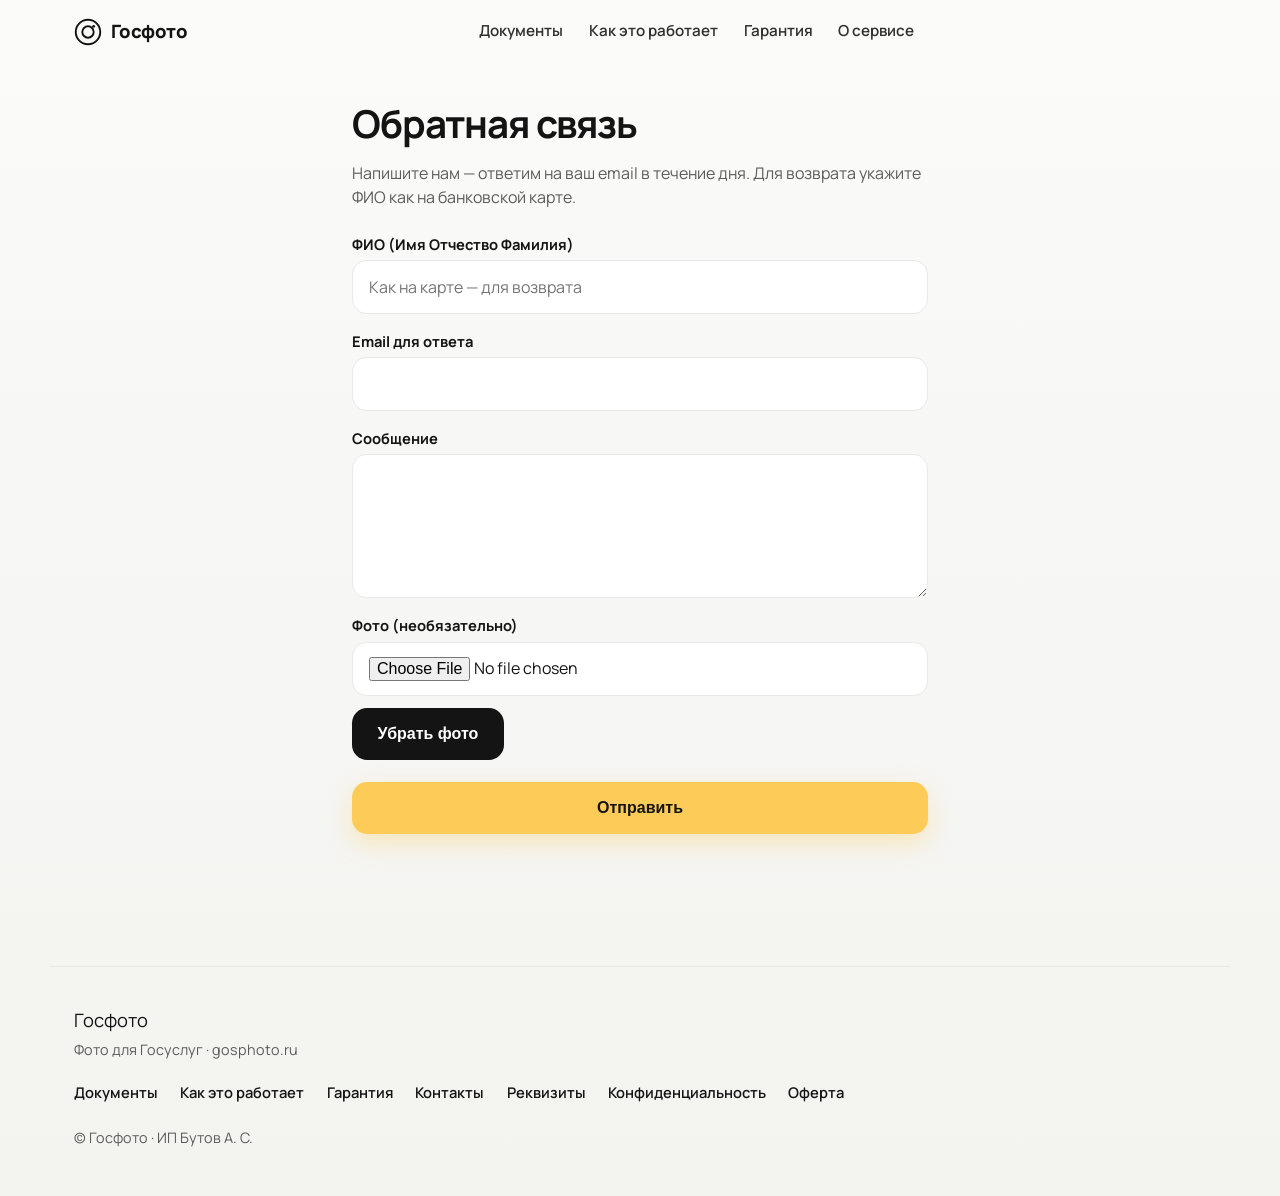
==== contacts.html @ 365ce827 "feat(contacts): require ФИО on feedback form for refunds Co-authored-by: Cursor <cursoragent@cursor." ====
<!DOCTYPE html>
<html lang="ru">
  <head>
    <meta charset="UTF-8" />
    <meta name="viewport" content="width=device-width, initial-scale=1" />
    <title>Обратная связь — Госфото</title>
    <meta
      name="description"
      content="Напишите в поддержку Госфото — ответим на ваш email. Можно приложить фото."
    />
    <meta name="theme-color" content="#fdcb58" />
    <meta name="robots" content="index, follow" />
    <link rel="canonical" href="https://gosphoto.ru/contacts" />
    <link rel="icon" href="/favicon.ico" sizes="any" />
    <link rel="icon" href="/assets/favicon.svg" type="image/svg+xml" />
    <link rel="icon" href="/assets/favicon-32.png" type="image/png" sizes="32x32" />
    <link rel="apple-touch-icon" href="/assets/apple-touch-icon.png" />
    <link rel="preconnect" href="https://fonts.googleapis.com" />
    <link rel="preconnect" href="https://fonts.gstatic.com" crossorigin />
    <link
      href="https://fonts.googleapis.com/css2?family=Manrope:wght@400;500;600;700;800&display=swap"
      rel="stylesheet"
    />
    <link rel="stylesheet" href="/css/styles.css?v=20260808-contacts" />
    <script type="text/javascript">
      (function (m, e, t, r, i, k, a) {
        m[i] =
          m[i] ||
          function () {
            (m[i].a = m[i].a || []).push(arguments);
          };
        m[i].l = 1 * new Date();
        for (var j = 0; j < document.scripts.length; j++) {
          if (document.scripts[j].src === r) {
            return;
          }
        }
        (k = e.createElement(t)),
          (a = e.getElementsByTagName(t)[0]),
          (k.async = 1),
          (k.src = r),
          a.parentNode.insertBefore(k, a);
      })(window, document, "script", "https://mc.yandex.ru/metrika/tag.js?id=111303098", "ym");

      ym(111303098, "init", {
        ssr: true,
        webvisor: true,
        clickmap: true,
        ecommerce: "dataLayer",
        referrer: document.referrer,
        url: location.href,
        accurateTrackBounce: true,
        trackLinks: true,
      });
    </script>
    <noscript
      ><div>
        <img
          src="https://mc.yandex.ru/watch/111303098"
          style="position: absolute; left: -9999px"
          alt=""
        /></div
    ></noscript>
  </head>
  <body class="contacts-page">
    <header class="site-header">
      <a class="logo" href="/" aria-label="Госфото">
        <span class="logo-mark" aria-hidden="true">
          <svg viewBox="0 0 32 32" width="28" height="28" fill="none">
            <circle cx="16" cy="16" r="14" stroke="currentColor" stroke-width="2.2" />
            <circle cx="16" cy="16" r="6.5" stroke="currentColor" stroke-width="2.2" />
            <circle cx="22.5" cy="9.5" r="1.6" fill="currentColor" />
          </svg>
        </span>
        <span class="logo-text">Госфото</span>
      </a>

      <nav class="nav" aria-label="Основное меню">
        <a href="/#docs" data-metrika-goal="click_nav" data-metrika-param="contacts_docs">Документы</a>
        <a href="/#how" data-metrika-goal="click_nav" data-metrika-param="contacts_how">Как это работает</a>
        <a href="/#guarantee" data-metrika-goal="click_nav" data-metrika-param="contacts_guarantee">Гарантия</a>
        <a href="/#about" data-metrika-goal="click_nav" data-metrika-param="contacts_about">О сервисе</a>
      </nav>

      <button class="nav-toggle" type="button" aria-label="Меню" aria-expanded="false" data-metrika-goal="click_nav_toggle">
        <span></span><span></span>
      </button>
    </header>

    <main class="contacts-page-main">
      <section class="contacts-panel">
        <h1>Обратная связь</h1>
        <p class="contacts-lead">
          Напишите нам — ответим на ваш email в течение дня. Для возврата укажите
          ФИО как на банковской карте.
        </p>
        <form class="contacts-form" id="feedback-form" novalidate>
          <div class="contacts-field">
            <label for="feedback-full-name">ФИО (Имя Отчество Фамилия)</label>
            <input
              id="feedback-full-name"
              name="full_name"
              type="text"
              required
              minlength="5"
              maxlength="200"
              autocomplete="name"
              placeholder="Как на карте — для возврата"
            />
          </div>
          <div class="contacts-field">
            <label for="feedback-email">Email для ответа</label>
            <input
              id="feedback-email"
              name="email"
              type="email"
              required
              maxlength="254"
              autocomplete="email"
            />
          </div>
          <div class="contacts-field">
            <label for="feedback-message">Сообщение</label>
            <textarea
              id="feedback-message"
              name="message"
              required
              minlength="10"
              maxlength="4000"
            ></textarea>
          </div>
          <div class="contacts-field">
            <label for="feedback-photo">Фото (необязательно)</label>
            <div class="contacts-photo-row">
              <input
                id="feedback-photo"
                name="photo"
                type="file"
                accept="image/jpeg,image/png,image/webp,.jpg,.jpeg,.png,.webp"
              />
              <button type="button" class="btn btn-dark" id="feedback-photo-clear" hidden>
                Убрать фото
              </button>
            </div>
            <span class="contacts-photo-name" id="feedback-photo-name"></span>
          </div>
          <button class="btn btn-primary" type="submit" id="feedback-submit">Отправить</button>
          <p class="contacts-status" id="feedback-status" role="status" aria-live="polite"></p>
        </form>
      </section>
    </main>

    <footer class="site-footer">
      <div class="footer-brand">
        <span class="logo-text">Госфото</span>
        <p>Фото для Госуслуг · gosphoto.ru</p>
      </div>
      <div class="footer-links">
        <a href="/#docs">Документы</a>
        <a href="/#how">Как это работает</a>
        <a href="/#guarantee">Гарантия</a>
        <a href="/contacts" data-metrika-goal="click_contact_email" data-metrika-param="footer">Контакты</a>
        <a href="/rekvizity">Реквизиты</a>
        <a href="/privacy">Конфиденциальность</a>
        <a href="/offer">Оферта</a>
      </div>
      <p class="footer-copy">© Госфото · ИП Бутов А.&nbsp;С.</p>
    </footer>

    <script>
      (function () {
        const METRIKA_ID = 111303098;
        const toggle = document.querySelector(".nav-toggle");
        const nav = document.querySelector(".nav");
        if (toggle && nav) {
          toggle.addEventListener("click", function () {
            const open = nav.classList.toggle("is-open");
            toggle.setAttribute("aria-expanded", open ? "true" : "false");
          });
        }

        function reachGoal(name, params) {
          try {
            if (typeof ym !== "function" || !name) return;
            if (params) ym(METRIKA_ID, "reachGoal", name, params);
            else ym(METRIKA_ID, "reachGoal", name);
          } catch (_) {}
        }

        document.addEventListener(
          "click",
          function (event) {
            const target = event.target.closest("[data-metrika-goal]");
            if (!target) return;
            const goal = target.getAttribute("data-metrika-goal");
            const param = target.getAttribute("data-metrika-param");
            reachGoal(goal, param ? { item: param } : undefined);
          },
          true
        );

        reachGoal("contacts_page_view");

        const form = document.getElementById("feedback-form");
        const fullName = document.getElementById("feedback-full-name");
        const email = document.getElementById("feedback-email");
        const message = document.getElementById("feedback-message");
        const photo = document.getElementById("feedback-photo");
        const photoName = document.getElementById("feedback-photo-name");
        const photoClear = document.getElementById("feedback-photo-clear");
        const submit = document.getElementById("feedback-submit");
        const status = document.getElementById("feedback-status");

        function setStatus(text, kind) {
          status.textContent = text || "";
          status.classList.remove("is-error", "is-ok");
          if (kind) status.classList.add(kind);
        }

        photo.addEventListener("change", function () {
          const f = photo.files && photo.files[0];
          photoName.textContent = f ? f.name : "";
          photoClear.hidden = !f;
          if (f) reachGoal("feedback_photo_attach");
        });
        photoClear.addEventListener("click", function () {
          photo.value = "";
          photoName.textContent = "";
          photoClear.hidden = true;
          reachGoal("feedback_photo_clear");
        });

        form.addEventListener("submit", async function (e) {
          e.preventDefault();
          setStatus("");
          const nameVal = (fullName.value || "").trim().replace(/\s+/g, " ");
          if (!nameVal || nameVal.split(" ").length < 2) {
            setStatus(
              "Укажите ФИО (имя, отчество и фамилию), как на карте.",
              "is-error"
            );
            fullName.focus();
            return;
          }
          const body = new FormData();
          body.append("full_name", nameVal);
          body.append("email", email.value.trim());
          body.append("message", message.value.trim());
          const hasPhoto = !!(photo.files && photo.files[0]);
          if (hasPhoto) body.append("photo", photo.files[0]);
          submit.disabled = true;
          reachGoal("feedback_submit", { has_photo: hasPhoto ? "yes" : "no" });
          try {
            const res = await fetch("/api/feedback", { method: "POST", body: body });
            if (!res.ok) {
              let detail = "Не удалось отправить. Попробуйте позже.";
              try {
                const j = await res.json();
                if (j && j.detail) {
                  detail = typeof j.detail === "string" ? j.detail : detail;
                }
              } catch (_) {}
              setStatus(detail, "is-error");
              reachGoal("feedback_fail", {
                reason: "http_" + res.status,
                has_photo: hasPhoto ? "yes" : "no",
              });
              return;
            }
            form.reset();
            photoName.textContent = "";
            photoClear.hidden = true;
            setStatus("Сообщение отправлено. Мы ответим на ваш email.", "is-ok");
            reachGoal("feedback_ok", { has_photo: hasPhoto ? "yes" : "no" });
          } catch (_) {
            setStatus("Сеть недоступна. Попробуйте позже.", "is-error");
            reachGoal("feedback_fail", {
              reason: "network",
              has_photo: hasPhoto ? "yes" : "no",
            });
          } finally {
            submit.disabled = false;
          }
        });
      })();
    </script>
  </body>
</html>
---- css/styles.css ----
:root {
  --bg: #f7f7f5;
  --surface: #ffffff;
  --ink: #141414;
  --muted: #5c5c5c;
  --line: #e8e8e4;
  --yellow: #fdcb58;
  --yellow-deep: #f0b429;
  --radius-xl: 2rem;
  --radius-lg: 1.25rem;
  --shadow: 0 18px 50px rgba(20, 20, 20, 0.12);
  --font: "Manrope", system-ui, sans-serif;
  --max: 1180px;
}

*,
*::before,
*::after {
  box-sizing: border-box;
}

html {
  scroll-behavior: smooth;
}

body {
  margin: 0;
  font-family: var(--font);
  color: var(--ink);
  background: linear-gradient(180deg, #fbfbfa 0%, var(--bg) 40%, #f3f3f0 100%);
  line-height: 1.5;
  -webkit-font-smoothing: antialiased;
}

img {
  max-width: 100%;
  display: block;
}

a {
  color: inherit;
  text-decoration: none;
}

.site-header {
  max-width: var(--max);
  margin: 0 auto;
  padding: 1.1rem 1.5rem;
  display: grid;
  grid-template-columns: auto 1fr auto;
  align-items: center;
  gap: 1.5rem;
}

.logo {
  display: inline-flex;
  align-items: center;
  gap: 0.55rem;
  font-weight: 800;
  letter-spacing: -0.03em;
}

.logo-mark {
  color: var(--ink);
  display: grid;
  place-items: center;
}

.logo-text {
  font-size: 1.15rem;
}

.nav {
  display: flex;
  justify-content: center;
  gap: 1.6rem;
  font-size: 0.95rem;
  font-weight: 600;
}

.nav a {
  display: inline-flex;
  align-items: center;
  gap: 0.2rem;
  color: var(--ink);
  opacity: 0.88;
}

.nav a:hover {
  opacity: 1;
}

.chev {
  font-size: 0.7rem;
  opacity: 0.55;
}

.nav-toggle {
  display: none;
  width: 2.5rem;
  height: 2.5rem;
  border: 0;
  background: transparent;
  padding: 0;
  cursor: pointer;
}

.nav-toggle span {
  display: block;
  width: 1.25rem;
  height: 2px;
  margin: 0.28rem auto;
  background: var(--ink);
}

.hero {
  max-width: var(--max);
  margin: 0 auto;
  padding: 2.5rem 1.5rem 4rem;
  display: grid;
  grid-template-columns: minmax(0, 0.95fr) minmax(0, 1.05fr);
  gap: 2.5rem;
  align-items: center;
}

.hero-copy h1 {
  margin: 0 0 1.1rem;
  font-size: clamp(2.6rem, 5.2vw, 4.4rem);
  line-height: 1.02;
  letter-spacing: -0.045em;
  font-weight: 800;
}

.hero-lead {
  margin: 0 0 1.6rem;
  max-width: 28rem;
  font-size: 1.12rem;
  color: var(--muted);
  font-weight: 500;
}

.btn {
  display: inline-flex;
  align-items: center;
  justify-content: center;
  min-height: 3.25rem;
  padding: 0.85rem 1.6rem;
  border-radius: 0.95rem;
  font-weight: 700;
  font-size: 1rem;
  border: 0;
  cursor: pointer;
  transition: transform 0.15s ease, background 0.15s ease;
}

.btn:hover {
  transform: translateY(-1px);
}

.btn-primary {
  background: var(--yellow);
  color: var(--ink);
  box-shadow: 0 10px 24px rgba(253, 203, 88, 0.35);
}

.btn-primary:hover {
  background: var(--yellow-deep);
}

.btn-dark {
  background: var(--ink);
  color: #fff;
}

.hero-trust {
  list-style: none;
  margin: 1.5rem 0 0;
  padding: 0;
  display: flex;
  flex-wrap: wrap;
  gap: 0.6rem 1.1rem;
  color: var(--muted);
  font-size: 0.9rem;
  font-weight: 600;
}

.hero-trust li {
  display: inline-flex;
  align-items: center;
  gap: 0.4rem;
}

.hero-trust li::before {
  content: "";
  width: 0.45rem;
  height: 0.45rem;
  border-radius: 50%;
  background: var(--yellow-deep);
}

.hero-visual {
  position: relative;
  min-height: 34rem;
  display: grid;
  place-items: center;
}

.hero-panel {
  width: min(100%, 28rem);
  aspect-ratio: 3 / 4.15;
  background: var(--yellow);
  border-radius: var(--radius-xl);
  overflow: hidden;
  position: relative;
}

.hero-person {
  width: 118%;
  max-width: none;
  position: absolute;
  left: 50%;
  bottom: -4%;
  transform: translateX(-50%);
  object-fit: cover;
  object-position: center top;
}

.process-card {
  position: absolute;
  background: var(--surface);
  border-radius: 1rem;
  box-shadow: var(--shadow);
  overflow: hidden;
  border: 3px solid #fff;
}

.process-card img {
  width: 100%;
  height: 100%;
  object-fit: cover;
}

.process-before {
  width: 7.2rem;
  height: 7.2rem;
  top: 11%;
  left: 4%;
  transform: rotate(-8deg);
  z-index: 3;
}

.process-after {
  width: 10.5rem;
  height: 10.5rem;
  right: 2%;
  bottom: 10%;
  z-index: 3;
}

.process-arrow {
  position: absolute;
  left: 18%;
  top: 34%;
  z-index: 4;
  transform: rotate(12deg);
}

.badge-time {
  position: absolute;
  top: -0.55rem;
  right: -0.55rem;
  width: 2.6rem;
  height: 2.6rem;
  border-radius: 999px;
  background: var(--ink);
  color: #fff;
  display: grid;
  place-items: center;
  font-size: 0.85rem;
  font-weight: 800;
  letter-spacing: -0.03em;
}

.guide-line {
  position: absolute;
  inset: 8% auto 8% 50%;
  width: 0;
  border-left: 2px dashed rgba(255, 255, 255, 0.85);
  transform: translateX(-50%);
  pointer-events: none;
  filter: drop-shadow(0 0 1px rgba(0, 0, 0, 0.35));
}

.section {
  max-width: var(--max);
  margin: 0 auto;
  padding: 3.5rem 1.5rem;
}

.section-muted {
  background: rgba(255, 255, 255, 0.55);
  border-block: 1px solid var(--line);
  max-width: none;
  padding-inline: max(1.5rem, calc((100% - var(--max)) / 2 + 1.5rem));
}

.section-head {
  max-width: 36rem;
  margin-bottom: 2rem;
}

.section-head h2,
.guarantee h2,
.cta-box h2,
.about h2 {
  margin: 0 0 0.6rem;
  font-size: clamp(1.8rem, 3vw, 2.4rem);
  letter-spacing: -0.035em;
  font-weight: 800;
}

.section-head p,
.guarantee p,
.cta-box p,
.about p {
  margin: 0;
  color: var(--muted);
  font-size: 1.05rem;
  font-weight: 500;
}

.steps {
  display: grid;
  grid-template-columns: repeat(3, 1fr);
  gap: 1.25rem;
}

.step {
  background: var(--surface);
  border: 1px solid var(--line);
  border-radius: var(--radius-lg);
  padding: 1.4rem 1.35rem 1.5rem;
}

.step-num {
  display: inline-block;
  font-weight: 800;
  color: var(--yellow-deep);
  margin-bottom: 0.8rem;
  letter-spacing: 0.04em;
}

.step h3 {
  margin: 0 0 0.45rem;
  font-size: 1.15rem;
  letter-spacing: -0.02em;
}

.step p {
  margin: 0;
  color: var(--muted);
  font-size: 0.95rem;
}

.docs-grid {
  display: grid;
  grid-template-columns: repeat(4, 1fr);
  gap: 1rem;
}

.doc-card {
  background: var(--surface);
  border: 1px solid var(--line);
  border-radius: var(--radius-lg);
  padding: 1.25rem;
  display: grid;
  gap: 0.35rem;
  transition: border-color 0.15s ease, transform 0.15s ease;
}

.doc-card:hover {
  border-color: var(--yellow-deep);
  transform: translateY(-2px);
}

.doc-card strong {
  font-size: 1.05rem;
  letter-spacing: -0.02em;
}

.doc-card span {
  color: var(--muted);
  font-size: 0.88rem;
  font-weight: 500;
}

.guarantee {
  display: flex;
  align-items: center;
  justify-content: space-between;
  gap: 2rem;
  background: var(--surface);
  border: 1px solid var(--line);
  border-radius: var(--radius-xl);
  padding: 2rem;
}

.guarantee > div {
  max-width: 40rem;
}

.section-cta {
  padding-top: 1rem;
}

.cta-box {
  background: var(--yellow);
  border-radius: calc(var(--radius-xl) + 0.25rem);
  padding: 2.75rem 2rem;
  text-align: center;
}

.cta-box p {
  color: rgba(20, 20, 20, 0.72);
  margin-bottom: 1.4rem;
}

.upload {
  display: inline-grid;
  justify-items: center;
  gap: 0.55rem;
  margin: 0;
}

.upload-label {
  display: inline-grid;
  justify-items: center;
  gap: 0.55rem;
  cursor: pointer;
}

.upload input {
  position: absolute;
  opacity: 0;
  pointer-events: none;
  width: 1px;
  height: 1px;
}

.upload small {
  color: rgba(20, 20, 20, 0.55);
  font-weight: 600;
  font-size: 0.8rem;
}

.chooser-dialog {
  border: none;
  border-radius: var(--radius-lg);
  padding: 0;
  width: min(34rem, calc(100vw - 2rem));
  max-width: calc(100vw - 2rem);
  box-shadow: var(--shadow);
  background: var(--surface);
  color: var(--ink);
}

.chooser-dialog::backdrop,
.notice-dialog::backdrop {
  background: rgba(20, 20, 20, 0.45);
}

.chooser-dialog-inner {
  margin: 0;
  padding: 1.5rem 1.35rem 1.4rem;
  display: grid;
  gap: 1rem;
}

.doc-type-actions {
  display: grid;
  gap: 0.75rem;
}

@media (min-width: 480px) {
  .doc-type-actions {
    grid-template-columns: 1fr 1fr;
  }
}

.chooser-head {
  display: flex;
  align-items: flex-start;
  justify-content: space-between;
  gap: 1rem;
}

.chooser-head h2 {
  margin: 0;
  font-size: 1.35rem;
  letter-spacing: -0.03em;
}

.chooser-close {
  border: none;
  background: transparent;
  color: var(--muted);
  font-size: 1.6rem;
  line-height: 1;
  cursor: pointer;
  padding: 0.1rem 0.35rem;
}

.chooser-lead {
  margin: 0;
  color: var(--muted);
  font-size: 0.95rem;
}

.chooser-slots {
  display: grid;
  grid-template-columns: 1fr 1fr;
  gap: 0.85rem;
}

.photo-slot {
  position: relative;
  display: grid;
  place-items: center;
  min-height: 11.5rem;
  padding: 1rem 0.75rem;
  border: 1.5px dashed rgba(20, 20, 20, 0.28);
  border-radius: var(--radius-lg);
  background:
    linear-gradient(180deg, #fffdf6 0%, #fff 55%),
    radial-gradient(circle at 30% 20%, rgba(253, 203, 88, 0.18), transparent 55%);
  color: var(--ink);
  cursor: pointer;
  overflow: hidden;
  transition: border-color 0.2s ease, transform 0.2s ease, background 0.2s ease;
}

.photo-slot:hover,
.photo-slot:focus-visible {
  border-color: var(--yellow-deep);
  outline: none;
  transform: translateY(-1px);
}

.photo-slot-placeholder {
  display: grid;
  justify-items: center;
  gap: 0.35rem;
  text-align: center;
  z-index: 1;
}

.photo-slot-placeholder strong {
  font-size: 0.98rem;
  letter-spacing: -0.02em;
}

.photo-slot-placeholder small {
  color: var(--muted);
  font-size: 0.78rem;
  font-weight: 600;
}

.photo-slot-icon {
  color: rgba(20, 20, 20, 0.72);
  margin-bottom: 0.15rem;
}

.photo-slot-preview {
  position: absolute;
  inset: 0;
  background-size: cover;
  background-position: center;
  z-index: 2;
}

.photo-slot.has-preview .photo-slot-placeholder {
  opacity: 0;
}

.chooser-error {
  margin: 0;
  color: #b42318;
  font-size: 0.9rem;
  font-weight: 600;
}

.camera-dialog {
  border: none;
  border-radius: var(--radius-lg);
  padding: 0;
  width: min(34rem, calc(100vw - 2rem));
  max-width: calc(100vw - 2rem);
  box-shadow: var(--shadow);
  background: var(--surface);
  color: var(--ink);
}

.camera-dialog::backdrop {
  background: rgba(20, 20, 20, 0.45);
}

.camera-dialog-inner {
  margin: 0;
  padding: 1.5rem 1.35rem 1.4rem;
  display: grid;
  gap: 1rem;
}

.camera-stage {
  position: relative;
  overflow: hidden;
  border-radius: var(--radius-lg);
  background: #111;
  aspect-ratio: 3 / 4;
  max-height: min(58vh, 28rem);
}

.camera-stage video {
  width: 100%;
  height: 100%;
  object-fit: cover;
  transform: scaleX(-1);
}

.camera-actions {
  display: grid;
  grid-template-columns: 1fr 1.4fr;
  gap: 0.75rem;
}

.camera-actions .btn {
  width: 100%;
  text-align: center;
}

@media (max-width: 560px) {
  .chooser-slots {
    grid-template-columns: 1fr;
  }

  .photo-slot {
    min-height: 9.5rem;
  }

  .camera-actions {
    grid-template-columns: 1fr;
  }
}

.notice-dialog {
  border: none;
  border-radius: var(--radius-lg);
  padding: 0;
  max-width: min(26rem, calc(100vw - 2rem));
  box-shadow: var(--shadow);
  background: var(--surface);
  color: var(--ink);
}

.notice-dialog-inner {
  margin: 0;
  padding: 1.75rem 1.5rem 1.5rem;
  display: grid;
  gap: 0.85rem;
  justify-items: start;
}

.notice-dialog-inner h2 {
  margin: 0;
  font-size: 1.35rem;
  letter-spacing: -0.03em;
}

.notice-dialog-inner p {
  margin: 0;
  color: var(--muted);
  font-size: 0.98rem;
}

.notice-dialog-inner a {
  color: var(--ink);
  font-weight: 700;
  text-decoration: underline;
  text-underline-offset: 0.15em;
}

.notice-dialog-inner .btn {
  margin-top: 0.35rem;
  justify-self: stretch;
  text-align: center;
}

.result-dialog-inner {
  max-width: min(22rem, calc(100vw - 2rem));
}

.btn-ghost {
  background: transparent;
  color: var(--ink);
  border: 1px solid rgba(15, 23, 42, 0.14);
}

/* Full result screen (Visafoto-like, no payment) */
body.result-page {
  min-height: 100vh;
  display: flex;
  flex-direction: column;
  background:
    radial-gradient(ellipse 80% 50% at 50% -10%, rgba(253, 203, 88, 0.28), transparent 55%),
    var(--bg, #f4f4f1);
}

.result-page-main {
  flex: 1;
  width: min(56rem, calc(100% - 2rem));
  margin: 1.25rem auto 2.5rem;
}

.result-page-status {
  text-align: center;
  padding: 2.5rem 1rem;
  color: var(--muted);
  font-weight: 600;
}

.result-page-status[hidden],
.result-missing[hidden] {
  display: none !important;
}

.result-screen {
  scroll-margin-top: 1rem;
}

.result-screen[hidden] {
  display: none !important;
}

.result-screen-inner {
  max-width: 52rem;
  margin: 0 auto;
  display: grid;
  gap: 1.75rem;
  padding: 1.5rem;
  border-radius: var(--radius-xl);
  background: var(--surface);
  border: 1px solid var(--line);
  box-shadow: var(--shadow);
}

.result-screen-head {
  display: grid;
  gap: 0.45rem;
  text-align: center;
}

.result-kicker {
  margin: 0;
  font-size: 0.8rem;
  font-weight: 700;
  letter-spacing: 0.04em;
  text-transform: uppercase;
  color: var(--muted);
}

.result-screen-head h1,
.result-screen-head h2 {
  margin: 0;
  font-size: clamp(1.45rem, 3vw, 1.9rem);
  letter-spacing: -0.03em;
}

.result-product h2,
.result-specs h2,
.result-missing h1 {
  margin: 0;
  font-size: 1.05rem;
  letter-spacing: -0.02em;
}

.result-specs h2 {
  font-size: 1.1rem;
}

.result-missing h1 {
  font-size: clamp(1.45rem, 3vw, 1.9rem);
  text-align: center;
}

.result-missing .result-lead {
  text-align: center;
}

.result-lead {
  margin: 0;
  color: var(--muted);
}

.result-badge {
  justify-self: center;
  margin: 0.35rem 0 0;
  padding: 0.35rem 0.75rem;
  border-radius: 999px;
  font-size: 0.85rem;
  font-weight: 700;
}

.result-badge.is-pass {
  background: #e8f7e9;
  color: #1f6b2e;
}

.result-badge.is-soft {
  background: #fff4d6;
  color: #7a5a00;
}

.result-products {
  display: grid;
  grid-template-columns: 1fr 1fr;
  gap: 1.25rem;
}

.result-product {
  display: grid;
  gap: 0.65rem;
  align-content: start;
  padding: 1.1rem;
  border-radius: var(--radius-lg);
  border: 1px solid var(--line);
  background: #fbfbfa;
}

.result-product h2,
.result-product h3 {
  margin: 0;
  font-size: 1.05rem;
  letter-spacing: -0.02em;
}

.result-product-note {
  margin: 0;
  font-size: 0.88rem;
  color: var(--muted);
}

.result-product-image {
  width: 100%;
  max-width: 14rem;
  justify-self: center;
  background: #fff;
  border: 1px solid rgba(15, 23, 42, 0.12);
  border-radius: 0;
}

.result-product-image.is-passport {
  aspect-ratio: 35 / 45;
  object-fit: cover;
}

.result-product-image.is-print {
  aspect-ratio: 10 / 15;
  object-fit: contain;
  max-width: 11rem;
}

.result-product-image.is-resume {
  aspect-ratio: 3 / 4;
  object-fit: cover;
  max-width: 14rem;
}

.result-resume {
  margin-top: 1.5rem;
  padding-top: 1.25rem;
  border-top: 1px solid var(--line);
}

.result-resume[hidden] {
  display: none !important;
}

.result-resume-product {
  max-width: 22rem;
  margin-inline: auto;
  justify-items: center;
  text-align: center;
}

.result-resume-product .result-product-note,
.result-resume-product .result-pay-note {
  text-align: center;
}

.result-resume-product .btn {
  width: 100%;
  max-width: 16rem;
}

.result-product .btn {
  justify-self: stretch;
  text-align: center;
  text-decoration: none;
}

.result-product a.btn[hidden] {
  display: none !important;
}

.result-pay {
  display: grid;
  gap: 0.65rem;
  justify-items: center;
  margin-top: 0.25rem;
  padding: 1.25rem 1rem 0.5rem;
  text-align: center;
}

.result-pay[hidden] {
  display: none !important;
}

.result-pay-btn {
  min-width: min(100%, 280px);
  font-size: 1.05rem;
}

.result-pay-note,
.result-pay-status {
  margin: 0;
  max-width: 36rem;
  color: var(--muted);
  font-size: 0.95rem;
}

.result-pay-status {
  color: var(--ink);
  font-weight: 600;
}

.result-email {
  display: grid;
  gap: 0.55rem;
  justify-items: stretch;
  margin-top: 0.25rem;
  padding: 1.1rem 1rem 0.35rem;
  max-width: 36rem;
  margin-inline: auto;
  width: 100%;
}

.result-email[hidden] {
  display: none !important;
}

.result-email-label {
  margin: 0;
  font-size: 1.05rem;
  font-weight: 650;
  letter-spacing: -0.02em;
  text-align: center;
}

.result-email-row {
  display: grid;
  grid-template-columns: 1fr auto;
  gap: 0.55rem;
  align-items: stretch;
}

.result-email-input {
  min-width: 0;
  width: 100%;
  padding: 0.75rem 0.9rem;
  border: 1px solid rgba(15, 23, 42, 0.16);
  border-radius: var(--radius-md, 10px);
  background: #fff;
  color: var(--ink);
  font: inherit;
  font-size: 1rem;
}

.result-email-input:focus {
  outline: 2px solid rgba(15, 23, 42, 0.28);
  outline-offset: 1px;
}

.result-email-btn {
  white-space: nowrap;
}

.result-email-note,
.result-email-status {
  margin: 0;
  color: var(--muted);
  font-size: 0.92rem;
  text-align: center;
}

.result-email-status {
  color: var(--ink);
  font-weight: 600;
}

.result-email-status.is-ok {
  color: #17653a;
}

.result-email-status.is-err {
  color: #9b1c1c;
}

@media (max-width: 560px) {
  .result-email-row {
    grid-template-columns: 1fr;
  }
}

.result-specs {
  display: grid;
  gap: 0.65rem;
}

.result-specs h3 {
  margin: 0;
  font-size: 1.1rem;
}

.result-specs-lead {
  margin: 0;
  color: var(--muted);
  font-size: 0.95rem;
}

.result-specs-table-wrap {
  overflow-x: auto;
  border: 1px solid var(--line);
  border-radius: var(--radius-lg);
}

.result-specs-table {
  width: 100%;
  border-collapse: collapse;
  font-size: 0.92rem;
}

.result-specs-table th,
.result-specs-table td {
  padding: 0.7rem 0.85rem;
  text-align: left;
  border-bottom: 1px solid var(--line);
  vertical-align: top;
}

.result-specs-table th {
  background: #f5f5f2;
  font-weight: 700;
  font-size: 0.8rem;
  text-transform: uppercase;
  letter-spacing: 0.03em;
  color: var(--muted);
}

.result-specs-table tr:last-child td {
  border-bottom: 0;
}

.result-specs-table tr.is-ok td:last-child {
  font-weight: 600;
}

.result-specs-table tr.is-warn td:last-child {
  color: #8a5a00;
  font-weight: 700;
}

.result-specs-links {
  margin: 0;
  font-size: 0.88rem;
  color: var(--muted);
}

.result-specs-links a {
  text-decoration: underline;
  text-underline-offset: 2px;
}

.result-screen-actions {
  display: flex;
  flex-wrap: wrap;
  gap: 0.65rem;
  justify-content: center;
}

@media (max-width: 720px) {
  .result-products {
    grid-template-columns: 1fr;
  }

  .result-screen-inner {
    padding: 1.1rem;
    border-radius: var(--radius-lg);
  }

  .result-specs-table th:nth-child(2),
  .result-specs-table td:nth-child(2) {
    display: none;
  }
}

.result-stage {
  width: 100%;
  max-width: 13rem;
  justify-self: center;
  display: grid;
  gap: 0.75rem;
}

.result-image {
  width: 100%;
  height: auto;
  max-height: 18rem;
  aspect-ratio: auto;
  object-fit: contain;
  display: block;
  background: #f3f3f0;
  border: 1px solid rgba(15, 23, 42, 0.12);
}

.result-image.is-passport {
  aspect-ratio: 35 / 45;
  max-height: none;
  object-fit: cover;
  background: #fff;
}

.result-status {
  margin: 0;
  color: var(--muted);
  font-size: 0.98rem;
}

.result-progress {
  display: none;
  width: 100%;
  gap: 0.55rem;
}

.result-progress.is-active,
.result-progress:not([hidden]) {
  display: grid;
}

.result-progress[hidden] {
  display: none !important;
}

.result-progress-track {
  width: 100%;
  height: 0.35rem;
  border-radius: 999px;
  background: #ebebe8;
  overflow: hidden;
}

.result-progress-bar {
  height: 100%;
  width: 12%;
  border-radius: inherit;
  background: linear-gradient(90deg, var(--yellow-deep), var(--yellow));
  transition: width 0.55s ease;
}

.result-progress-bar.is-waiting {
  background-size: 200% 100%;
  animation: result-progress-sheen 1.1s linear infinite;
}

.result-progress-step {
  margin: 0;
  font-size: 0.9rem;
  font-weight: 700;
  color: var(--ink);
  letter-spacing: -0.01em;
  min-height: 1.35em;
}

.result-progress-list {
  list-style: none;
  margin: 0;
  padding: 0;
  display: grid;
  grid-template-columns: repeat(4, 1fr);
  gap: 0.25rem;
  font-size: 0.68rem;
  font-weight: 600;
  color: #9a9a96;
  text-align: center;
}

.result-progress-list li.is-current {
  color: var(--ink);
}

.result-progress-list li.is-done {
  color: #6f6f6a;
}

@keyframes result-progress-sheen {
  0% {
    filter: brightness(1);
  }
  50% {
    filter: brightness(1.12);
  }
  100% {
    filter: brightness(1);
  }
}

@media (prefers-reduced-motion: reduce) {
  .result-progress-bar {
    transition: none;
  }

  .result-progress-bar.is-waiting {
    animation: none;
  }
}

.result-actions {
  display: grid;
  gap: 0.55rem;
  width: 100%;
}

.result-actions .btn,
.result-actions a.btn {
  margin-top: 0;
  text-decoration: none;
}

.result-actions a.btn[hidden],
.result-actions .btn[hidden] {
  display: none !important;
}

.about {
  max-width: 40rem;
}

.site-footer {
  max-width: var(--max);
  margin: 0 auto;
  padding: 2.5rem 1.5rem 3rem;
  display: grid;
  gap: 1.25rem;
  border-top: 1px solid var(--line);
}

.footer-brand p,
.footer-copy {
  margin: 0.25rem 0 0;
  color: var(--muted);
  font-size: 0.9rem;
}

.footer-links {
  display: flex;
  flex-wrap: wrap;
  gap: 1rem 1.4rem;
  font-weight: 600;
  font-size: 0.92rem;
}

@media (max-width: 960px) {
  .site-header {
    grid-template-columns: 1fr auto;
  }

  .nav {
    display: none;
  }

  .nav.is-open {
    display: flex;
    flex-direction: column;
    position: absolute;
    top: 4.2rem;
    left: 1rem;
    right: 1rem;
    background: var(--surface);
    border: 1px solid var(--line);
    border-radius: 1rem;
    padding: 1rem;
    z-index: 20;
    box-shadow: var(--shadow);
  }

  .nav-toggle {
    display: block;
  }

  .hero {
    grid-template-columns: 1fr;
    padding-top: 1.5rem;
  }

  .hero-visual {
    min-height: 28rem;
    order: -1;
  }

  .hero-panel {
    width: min(100%, 22rem);
  }

  .steps,
  .docs-grid {
    grid-template-columns: 1fr;
  }

  .guarantee {
    flex-direction: column;
    align-items: flex-start;
  }
}

@media (max-width: 640px) {
  .process-before {
    width: 5.6rem;
    height: 5.6rem;
    left: 0;
  }

  .process-after {
    width: 8.2rem;
    height: 8.2rem;
    right: 0;
  }

  .process-arrow {
    left: 12%;
    top: 30%;
  }
}

.contacts-page-main {
  width: min(var(--max), 100%);
  max-width: var(--max);
  margin: 0 auto;
  padding: 2rem 1.5rem 4rem;
  box-sizing: border-box;
}

.contacts-panel {
  width: min(36rem, 100%);
  max-width: 36rem;
  margin: 0 auto;
}

.contacts-panel h1 {
  margin: 0 0 0.5rem;
  font-size: clamp(1.8rem, 3vw, 2.4rem);
  letter-spacing: -0.03em;
}

.contacts-lead {
  margin: 0 0 1.5rem;
  color: var(--muted);
}

.contacts-form {
  display: grid;
  gap: 1rem;
}

.contacts-field {
  display: grid;
  gap: 0.35rem;
}

.contacts-field label {
  font-weight: 700;
  font-size: 0.92rem;
}

.contacts-field input,
.contacts-field textarea {
  width: 100%;
  border: 1px solid var(--line);
  border-radius: 0.9rem;
  padding: 0.85rem 1rem;
  font: inherit;
  background: var(--surface);
  color: var(--ink);
}

.contacts-field textarea {
  min-height: 9rem;
  resize: vertical;
}

.contacts-photo-row {
  display: flex;
  flex-wrap: wrap;
  gap: 0.75rem;
  align-items: center;
}

.contacts-photo-name {
  color: var(--muted);
  font-size: 0.9rem;
}

.contacts-status {
  min-height: 1.4rem;
  font-weight: 600;
  font-size: 0.95rem;
}

.contacts-status.is-error {
  color: #b42318;
}

.contacts-status.is-ok {
  color: #067647;
}

.contacts-form .btn[disabled] {
  opacity: 0.65;
  cursor: wait;
}

.legal-page-main {
  width: min(var(--max), 100%);
  max-width: var(--max);
  margin: 0 auto;
  padding: 2rem 1.5rem 4rem;
  box-sizing: border-box;
}

.legal-panel {
  width: min(46rem, 100%);
  max-width: 46rem;
  margin: 0 auto;
}

.legal-panel h1 {
  margin: 0 0 0.5rem;
  font-size: clamp(1.6rem, 3vw, 2.2rem);
  letter-spacing: -0.03em;
}

.legal-lead {
  margin: 0 0 1.5rem;
  color: var(--muted);
}

.legal-body {
  font-size: 0.96rem;
  line-height: 1.65;
}

.legal-body h2 {
  margin: 1.75rem 0 0.6rem;
  font-size: 1.05rem;
}

.legal-body p,
.legal-body ul {
  margin: 0.6rem 0;
}

.legal-body ul {
  padding-left: 1.25rem;
}

.legal-body a {
  font-weight: 600;
}

.legal-rekv-table {
  width: 100%;
  border-collapse: collapse;
  margin: 1rem 0 1.5rem;
  font-size: 0.95rem;
}

.legal-rekv-table th,
.legal-rekv-table td {
  border: 1px solid var(--line);
  padding: 0.65rem 0.85rem;
  text-align: left;
  vertical-align: top;
}

.legal-rekv-table th {
  width: 38%;
  background: var(--bg-muted, #f8f8f8);
  font-weight: 700;
}

.footer-legal {
  display: flex;
  flex-wrap: wrap;
  gap: 0.75rem 1.25rem;
  font-size: 0.85rem;
  color: var(--muted);
}

.footer-legal a {
  color: var(--muted);
  font-weight: 600;
}

.chooser-consent {
  margin: 0 0 1rem;
  font-size: 0.88rem;
  line-height: 1.45;
  color: var(--muted);
}

.chooser-consent label {
  display: flex;
  gap: 0.55rem;
  align-items: flex-start;
  cursor: pointer;
}

.chooser-consent input {
  margin-top: 0.2rem;
  flex-shrink: 0;
}

.chooser-consent a {
  font-weight: 700;
  color: inherit;
}
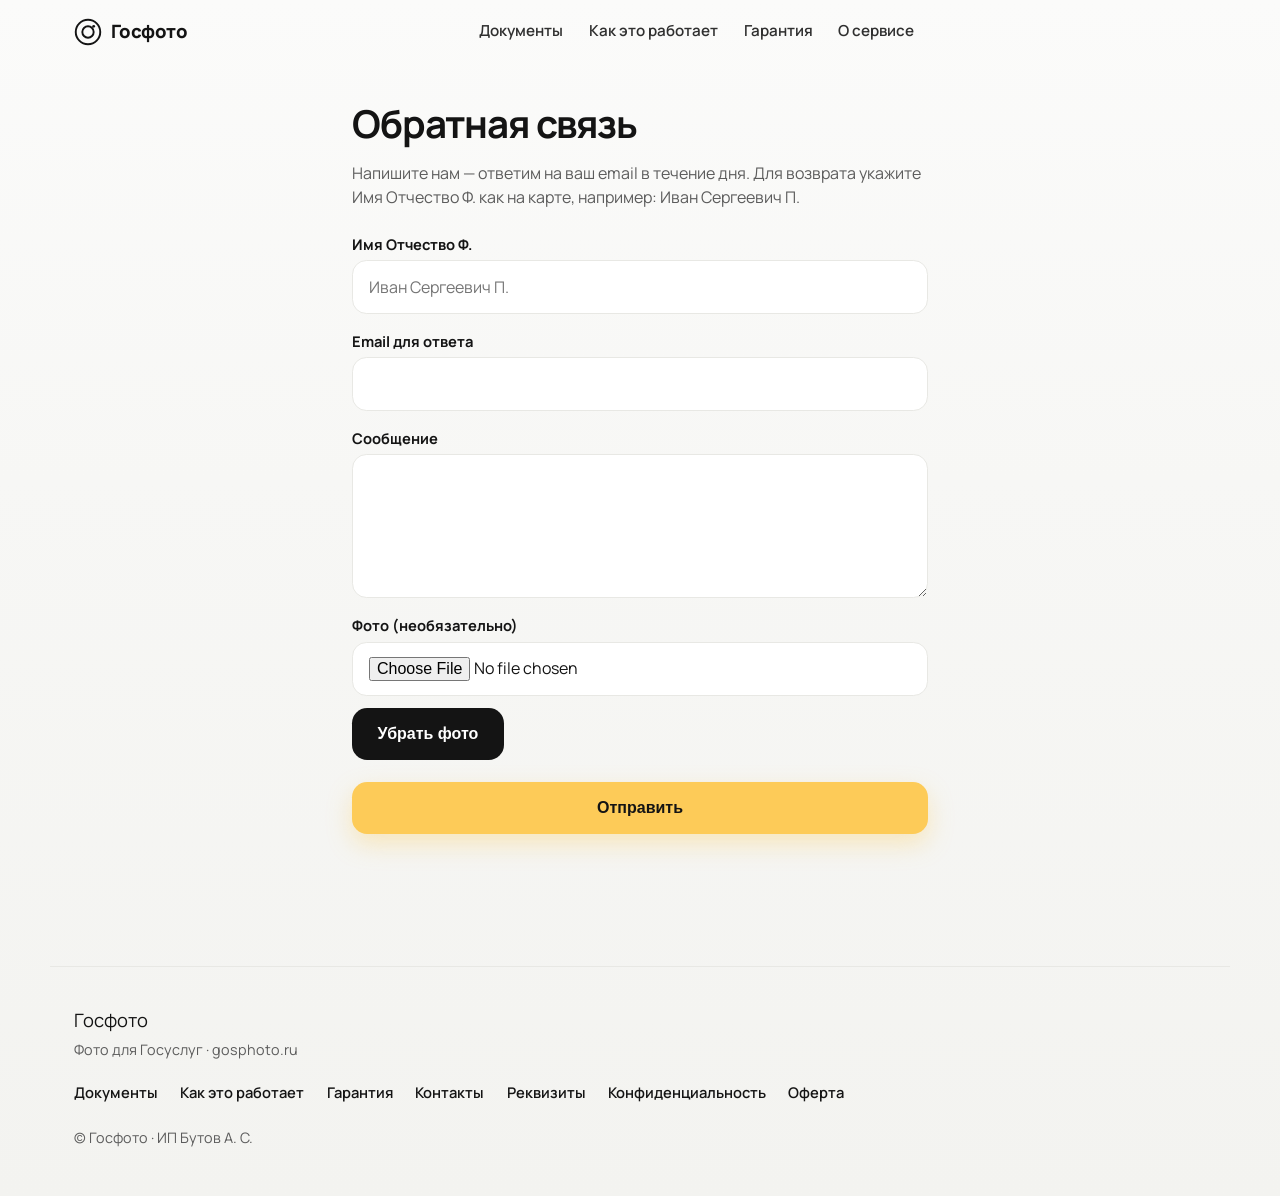
==== commit 6e01dcd8: "fix(contacts): label feedback name as Имя Отчество Ф. Co-authored-by: Cursor <cursoragent@cursor.com" ====
--- a/contacts.html
+++ b/contacts.html
@@ -92,11 +92,11 @@
         <h1>Обратная связь</h1>
         <p class="contacts-lead">
           Напишите нам — ответим на ваш email в течение дня. Для возврата укажите
-          ФИО как на банковской карте.
+          Имя Отчество Ф. как на карте, например: Иван Сергеевич П.
         </p>
         <form class="contacts-form" id="feedback-form" novalidate>
           <div class="contacts-field">
-            <label for="feedback-full-name">ФИО (Имя Отчество Фамилия)</label>
+            <label for="feedback-full-name">Имя Отчество Ф.</label>
             <input
               id="feedback-full-name"
               name="full_name"
@@ -105,7 +105,7 @@
               minlength="5"
               maxlength="200"
               autocomplete="name"
-              placeholder="Как на карте — для возврата"
+              placeholder="Иван Сергеевич П."
             />
           </div>
           <div class="contacts-field">
@@ -234,9 +234,9 @@
           e.preventDefault();
           setStatus("");
           const nameVal = (fullName.value || "").trim().replace(/\s+/g, " ");
-          if (!nameVal || nameVal.split(" ").length < 2) {
+          if (!nameVal || nameVal.split(" ").length < 3) {
             setStatus(
-              "Укажите ФИО (имя, отчество и фамилию), как на карте.",
+              "Укажите Имя Отчество Ф., например: Иван Сергеевич П.",
               "is-error"
             );
             fullName.focus();
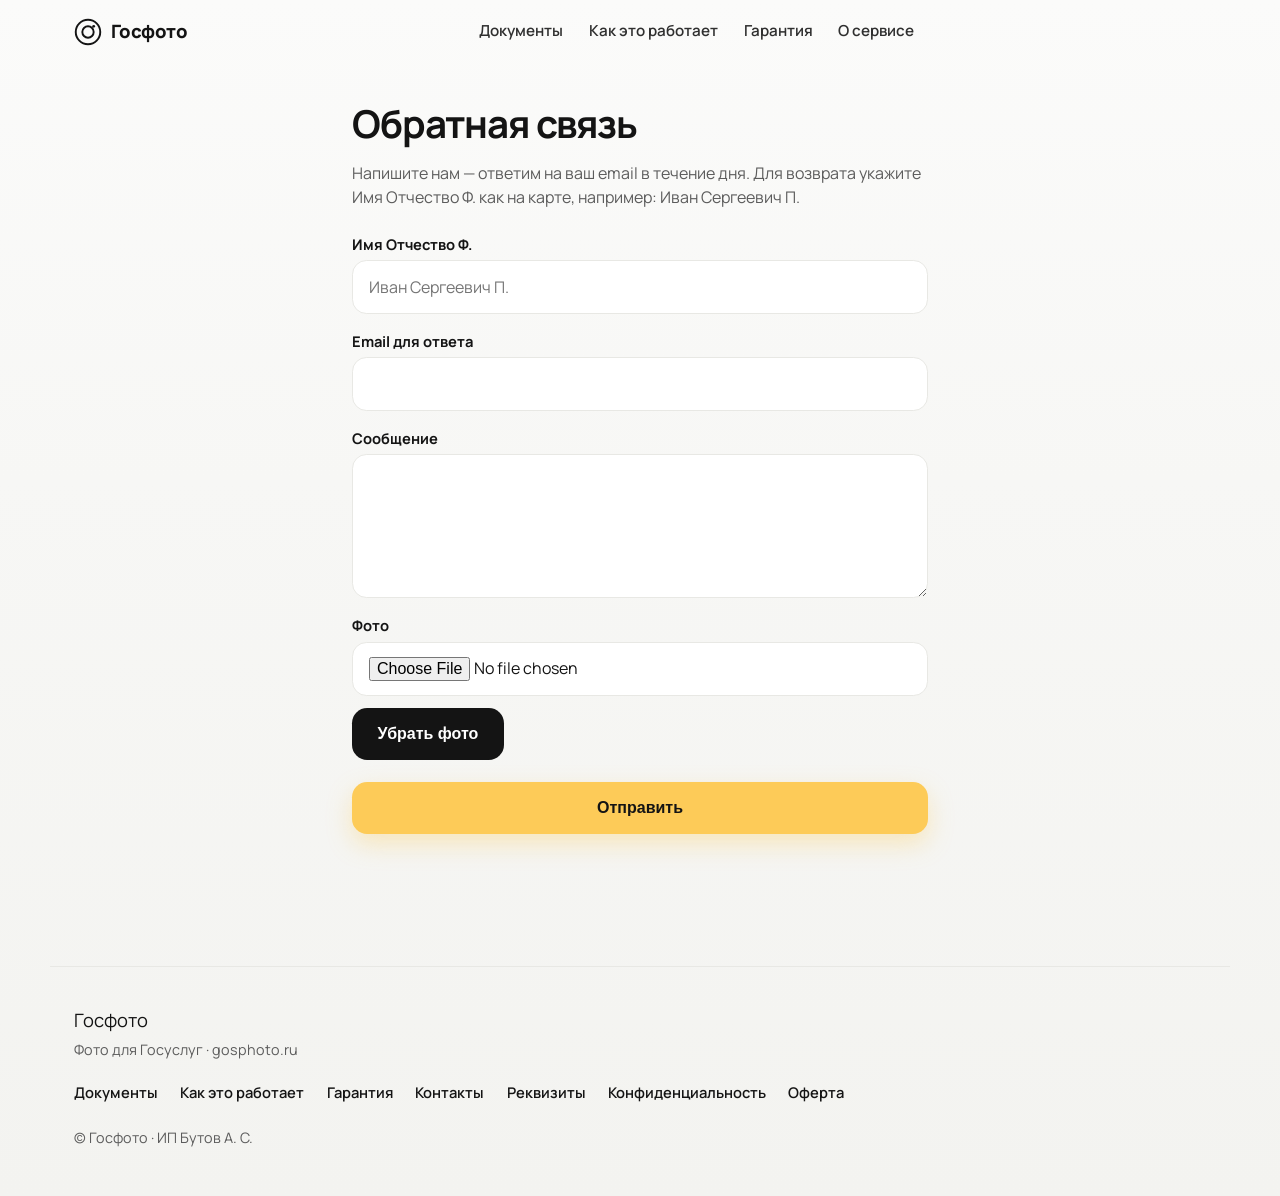
==== commit 04e68c32: "feat(contacts): make feedback photo required Co-authored-by: Cursor <cursoragent@cursor.com>" ====
--- a/contacts.html
+++ b/contacts.html
@@ -6,7 +6,7 @@
     <title>Обратная связь — Госфото</title>
     <meta
       name="description"
-      content="Напишите в поддержку Госфото — ответим на ваш email. Можно приложить фото."
+      content="Напишите в поддержку Госфото — ответим на ваш email. Приложите фото."
     />
     <meta name="theme-color" content="#fdcb58" />
     <meta name="robots" content="index, follow" />
@@ -130,12 +130,13 @@
             ></textarea>
           </div>
           <div class="contacts-field">
-            <label for="feedback-photo">Фото (необязательно)</label>
+            <label for="feedback-photo">Фото</label>
             <div class="contacts-photo-row">
               <input
                 id="feedback-photo"
                 name="photo"
                 type="file"
+                required
                 accept="image/jpeg,image/png,image/webp,.jpg,.jpeg,.png,.webp"
               />
               <button type="button" class="btn btn-dark" id="feedback-photo-clear" hidden>
@@ -242,14 +243,19 @@
             fullName.focus();
             return;
           }
+          const hasPhoto = !!(photo.files && photo.files[0]);
+          if (!hasPhoto) {
+            setStatus("Приложите фото.", "is-error");
+            photo.focus();
+            return;
+          }
           const body = new FormData();
           body.append("full_name", nameVal);
           body.append("email", email.value.trim());
           body.append("message", message.value.trim());
-          const hasPhoto = !!(photo.files && photo.files[0]);
-          if (hasPhoto) body.append("photo", photo.files[0]);
+          body.append("photo", photo.files[0]);
           submit.disabled = true;
-          reachGoal("feedback_submit", { has_photo: hasPhoto ? "yes" : "no" });
+          reachGoal("feedback_submit", { has_photo: "yes" });
           try {
             const res = await fetch("/api/feedback", { method: "POST", body: body });
             if (!res.ok) {
@@ -263,7 +269,7 @@
               setStatus(detail, "is-error");
               reachGoal("feedback_fail", {
                 reason: "http_" + res.status,
-                has_photo: hasPhoto ? "yes" : "no",
+                has_photo: "yes",
               });
               return;
             }
@@ -271,12 +277,12 @@
             photoName.textContent = "";
             photoClear.hidden = true;
             setStatus("Сообщение отправлено. Мы ответим на ваш email.", "is-ok");
-            reachGoal("feedback_ok", { has_photo: hasPhoto ? "yes" : "no" });
+            reachGoal("feedback_ok", { has_photo: "yes" });
           } catch (_) {
             setStatus("Сеть недоступна. Попробуйте позже.", "is-error");
             reachGoal("feedback_fail", {
               reason: "network",
-              has_photo: hasPhoto ? "yes" : "no",
+              has_photo: "yes",
             });
           } finally {
             submit.disabled = false;
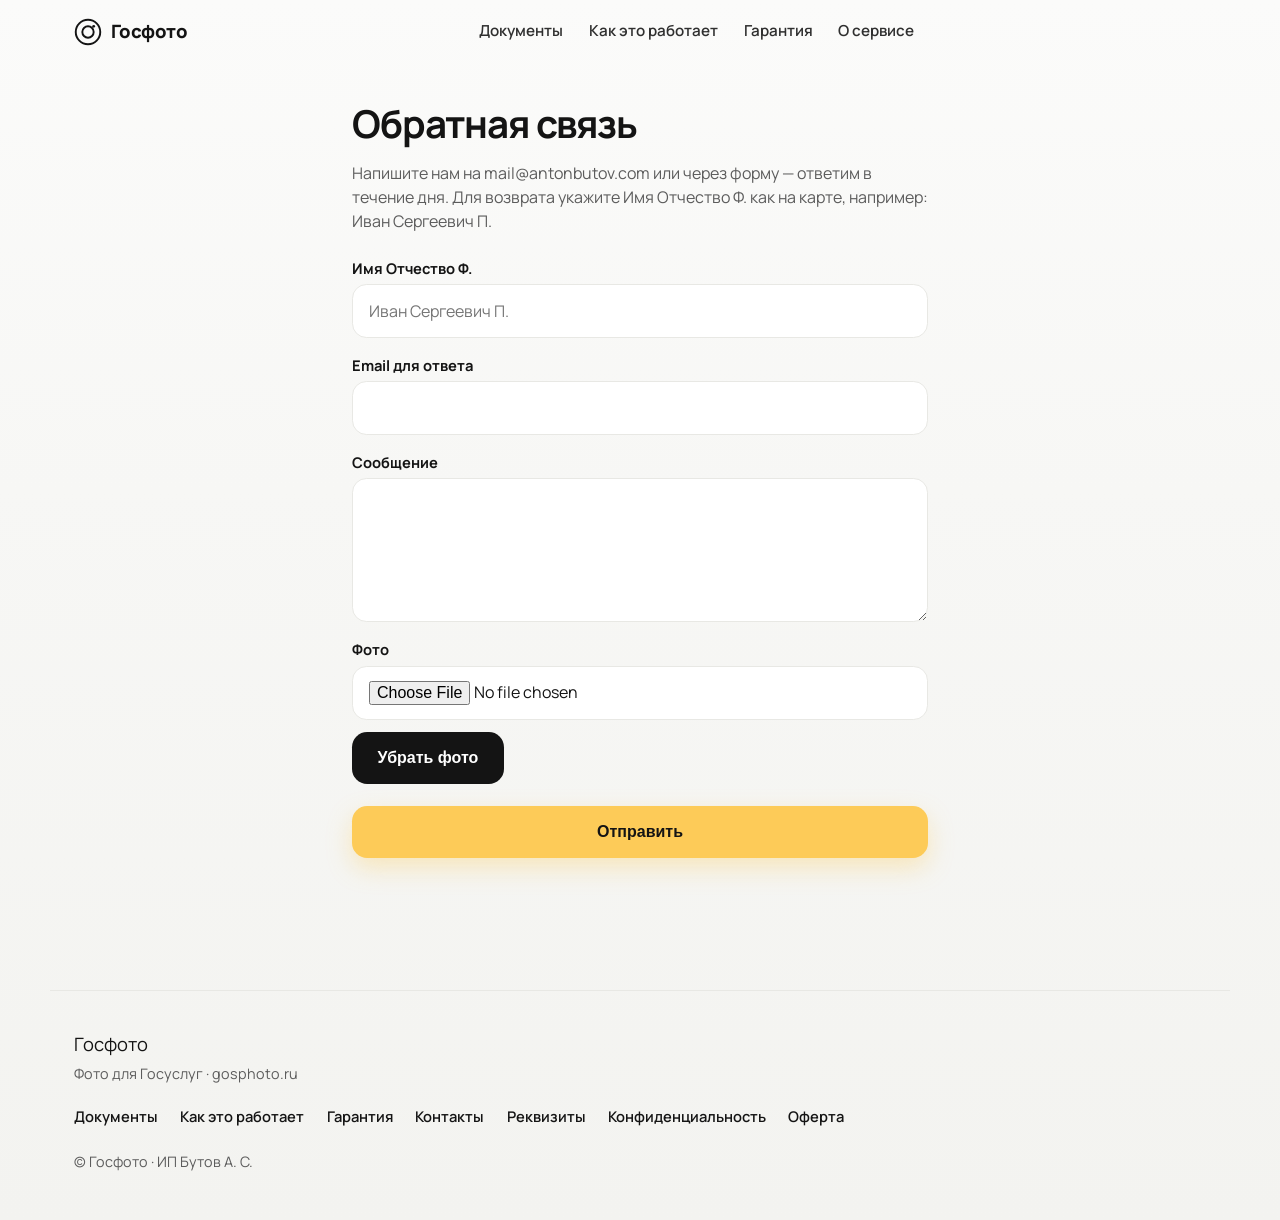
==== commit d0de2cfb: "fix(legal): use mail@antonbutov.com as public contact Co-authored-by: Cursor <cursoragent@cursor.com" ====
--- a/contacts.html
+++ b/contacts.html
@@ -91,7 +91,9 @@
       <section class="contacts-panel">
         <h1>Обратная связь</h1>
         <p class="contacts-lead">
-          Напишите нам — ответим на ваш email в течение дня. Для возврата укажите
+          Напишите нам на
+          <a href="mailto:mail@antonbutov.com">mail@antonbutov.com</a>
+          или через форму — ответим в течение дня. Для возврата укажите
           Имя Отчество Ф. как на карте, например: Иван Сергеевич П.
         </p>
         <form class="contacts-form" id="feedback-form" novalidate>
--- a/css/styles.css
+++ b/css/styles.css
@@ -52,6 +52,38 @@
   gap: 1.5rem;
 }
 
+.resume-banner {
+  max-width: var(--max);
+  margin: 0 auto;
+  padding: 0 1.5rem 0.25rem;
+}
+
+.resume-banner[hidden] {
+  display: none !important;
+}
+
+.resume-banner-inner {
+  display: flex;
+  flex-wrap: wrap;
+  align-items: center;
+  gap: 0.75rem 1rem;
+  padding: 0.85rem 1rem;
+  border: 1px solid var(--line);
+  border-radius: var(--radius-lg);
+  background: var(--surface);
+}
+
+.resume-banner-text {
+  flex: 1 1 12rem;
+  margin: 0;
+  font-size: 0.95rem;
+  font-weight: 600;
+}
+
+.resume-banner .btn {
+  text-decoration: none;
+}
+
 .logo {
   display: inline-flex;
   align-items: center;
@@ -539,11 +571,18 @@
   transition: border-color 0.2s ease, transform 0.2s ease, background 0.2s ease;
 }
 
-.photo-slot:hover,
-.photo-slot:focus-visible {
+.photo-slot:hover:not(:disabled),
+.photo-slot:focus-visible:not(:disabled) {
   border-color: var(--yellow-deep);
   outline: none;
   transform: translateY(-1px);
+}
+
+.photo-slot:disabled {
+  opacity: 0.45;
+  cursor: not-allowed;
+  transform: none;
+  pointer-events: none;
 }
 
 .photo-slot-placeholder {
@@ -931,11 +970,16 @@
 }
 
 .result-pay-note,
+.result-pay-guarantee,
 .result-pay-status {
   margin: 0;
   max-width: 36rem;
   color: var(--muted);
   font-size: 0.95rem;
+}
+
+.result-pay-guarantee {
+  font-weight: 500;
 }
 
 .result-pay-status {
@@ -1521,9 +1565,19 @@
 
 .chooser-consent {
   margin: 0 0 1rem;
+  padding: 0.65rem 0.75rem;
+  border-radius: 10px;
+  border: 1.5px solid transparent;
   font-size: 0.88rem;
   line-height: 1.45;
   color: var(--muted);
+  transition: border-color 0.2s ease, background 0.2s ease, color 0.2s ease;
+}
+
+.chooser-consent.is-error {
+  border-color: #b42318;
+  background: rgba(180, 35, 24, 0.08);
+  color: #7a1a12;
 }
 
 .chooser-consent label {
@@ -1538,7 +1592,93 @@
   flex-shrink: 0;
 }
 
+.chooser-consent.is-error input {
+  outline: 2px solid #b42318;
+  outline-offset: 2px;
+}
+
 .chooser-consent a {
   font-weight: 700;
   color: inherit;
 }
+
+.result-view-btn {
+  justify-self: stretch;
+  text-align: center;
+  text-decoration: none;
+}
+
+.result-view-btn[hidden] {
+  display: none !important;
+}
+
+body.result-view-page {
+  min-height: 100vh;
+  display: flex;
+  flex-direction: column;
+  background:
+    radial-gradient(ellipse 80% 50% at 50% -10%, rgba(253, 203, 88, 0.28), transparent 55%),
+    var(--bg, #f4f4f1);
+}
+
+.result-view-main {
+  flex: 1;
+  width: min(40rem, calc(100% - 2rem));
+  margin: 0 auto;
+  padding: 1.5rem 0 3rem;
+  display: grid;
+  gap: 1.1rem;
+  justify-items: center;
+}
+
+.result-view-kicker {
+  margin: 0;
+  font-size: 0.82rem;
+  font-weight: 700;
+  letter-spacing: 0.04em;
+  text-transform: uppercase;
+  color: var(--muted);
+}
+
+.result-view-main h1 {
+  margin: 0;
+  font-size: 1.45rem;
+  letter-spacing: -0.03em;
+  text-align: center;
+}
+
+.result-view-note {
+  margin: 0;
+  font-size: 0.92rem;
+  color: var(--muted);
+  text-align: center;
+  max-width: 26rem;
+}
+
+.result-view-photo-wrap {
+  width: min(100%, 28rem);
+  background: #fff;
+  border: 1px solid var(--line);
+  border-radius: 0.4rem;
+  overflow: hidden;
+}
+
+.result-view-photo {
+  width: 100%;
+  height: auto;
+  aspect-ratio: 35 / 45;
+  object-fit: contain;
+  background: #fff;
+}
+
+.result-view-actions {
+  display: grid;
+  gap: 0.65rem;
+  justify-items: stretch;
+  width: min(100%, 20rem);
+  margin-top: 0.25rem;
+}
+
+.result-view-missing {
+  text-align: center;
+}
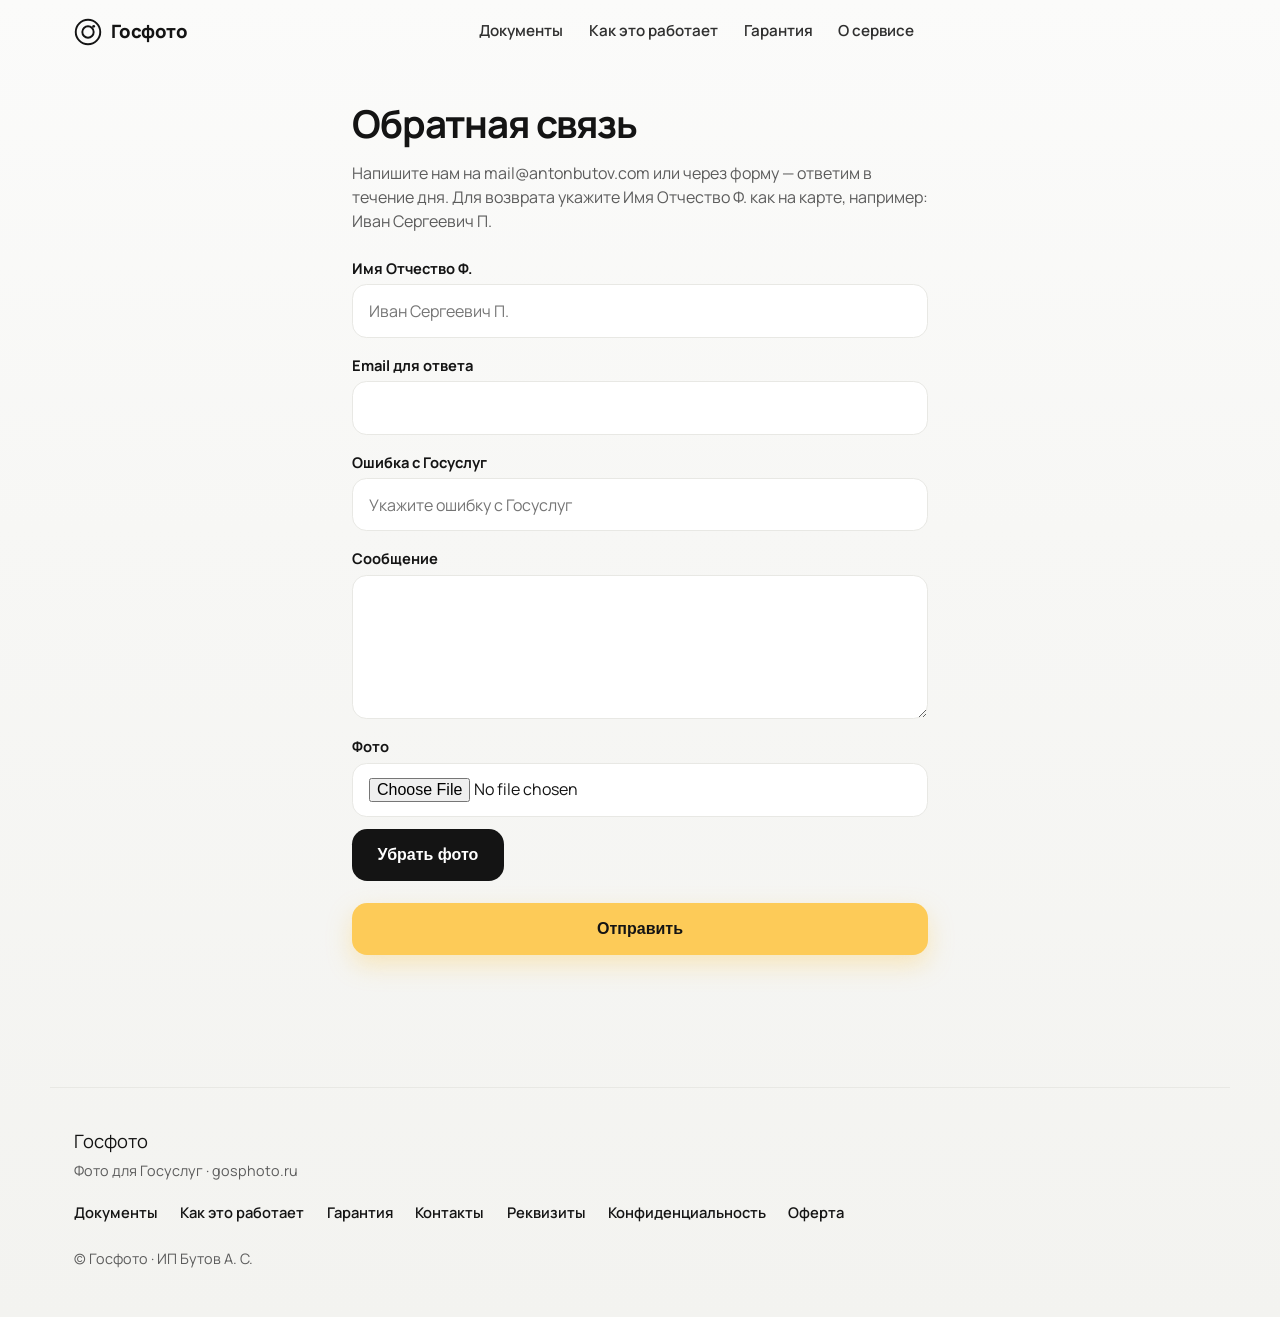
==== commit 83d45e99: "feat(contacts): require Gosuslugi error field Co-authored-by: Cursor <cursoragent@cursor.com>" ====
--- a/contacts.html
+++ b/contacts.html
@@ -21,7 +21,7 @@
       href="https://fonts.googleapis.com/css2?family=Manrope:wght@400;500;600;700;800&display=swap"
       rel="stylesheet"
     />
-    <link rel="stylesheet" href="/css/styles.css?v=20260808-contacts" />
+    <link rel="stylesheet" href="/css/styles.css?v=20260911-contacts" />
     <script type="text/javascript">
       (function (m, e, t, r, i, k, a) {
         m[i] =
@@ -122,6 +122,18 @@
             />
           </div>
           <div class="contacts-field">
+            <label for="feedback-gosuslugi-error">Ошибка с Госуслуг</label>
+            <input
+              id="feedback-gosuslugi-error"
+              name="gosuslugi_error"
+              type="text"
+              required
+              minlength="3"
+              maxlength="1000"
+              placeholder="Укажите ошибку с Госуслуг"
+            />
+          </div>
+          <div class="contacts-field">
             <label for="feedback-message">Сообщение</label>
             <textarea
               id="feedback-message"
@@ -207,6 +219,7 @@
         const form = document.getElementById("feedback-form");
         const fullName = document.getElementById("feedback-full-name");
         const email = document.getElementById("feedback-email");
+        const gosuslugiError = document.getElementById("feedback-gosuslugi-error");
         const message = document.getElementById("feedback-message");
         const photo = document.getElementById("feedback-photo");
         const photoName = document.getElementById("feedback-photo-name");
@@ -245,6 +258,12 @@
             fullName.focus();
             return;
           }
+          const errorVal = (gosuslugiError.value || "").trim().replace(/\s+/g, " ");
+          if (!errorVal || errorVal.length < 3) {
+            setStatus("Укажите ошибку с Госуслуг", "is-error");
+            gosuslugiError.focus();
+            return;
+          }
           const hasPhoto = !!(photo.files && photo.files[0]);
           if (!hasPhoto) {
             setStatus("Приложите фото.", "is-error");
@@ -254,6 +273,7 @@
           const body = new FormData();
           body.append("full_name", nameVal);
           body.append("email", email.value.trim());
+          body.append("gosuslugi_error", errorVal);
           body.append("message", message.value.trim());
           body.append("photo", photo.files[0]);
           submit.disabled = true;
--- a/css/styles.css
+++ b/css/styles.css
@@ -902,6 +902,315 @@
   object-fit: cover;
 }
 
+.photo-guide {
+  --guide-top: 10%;
+  --guide-head: 75%;
+  --guide-head-w: 55%;
+}
+
+.photo-guide--card {
+  width: 100%;
+  max-width: 16.5rem;
+  justify-self: center;
+}
+
+.photo-guide--card .result-product-image {
+  width: 100%;
+  max-width: none;
+  border: 0;
+}
+
+.photo-guide-box {
+  display: grid;
+  grid-template-columns: minmax(0, 1fr) 1.7rem;
+  grid-template-rows: auto 1.15rem;
+  align-items: stretch;
+}
+
+.photo-guide-stage {
+  position: relative;
+  grid-column: 1;
+  grid-row: 1;
+  overflow: hidden;
+  background: #fff;
+  border: 1px solid rgba(20, 20, 20, 0.14);
+}
+
+.photo-guide-overlay {
+  position: absolute;
+  inset: 0;
+  z-index: 2;
+  pointer-events: none;
+  opacity: 1;
+  transition: opacity 0.2s ease;
+}
+
+.photo-guide.is-guide-off .photo-guide-overlay,
+.photo-guide.is-guide-off .photo-guide-outer {
+  opacity: 0;
+}
+
+.photo-guide-band {
+  display: none;
+}
+
+.photo-guide-line {
+  position: absolute;
+  left: 8%;
+  right: 8%;
+  border-top: 1.5px dashed rgba(20, 20, 20, 0.4);
+}
+
+.photo-guide-line--crown {
+  top: var(--guide-top);
+}
+
+.photo-guide-line--chin {
+  top: calc(var(--guide-top) + var(--guide-head));
+}
+
+.photo-guide-rail {
+  position: absolute;
+  width: 0;
+  border-left: 1.5px solid var(--ink);
+}
+
+.photo-guide-rail::before,
+.photo-guide-rail::after {
+  content: "";
+  position: absolute;
+  left: -3.5px;
+  width: 7px;
+  height: 1.5px;
+  background: var(--ink);
+}
+
+.photo-guide-rail::before {
+  top: 0;
+}
+
+.photo-guide-rail::after {
+  bottom: 0;
+}
+
+.photo-guide-rail--top {
+  top: 0;
+  right: 14%;
+  height: var(--guide-top);
+}
+
+.photo-guide-rail--head {
+  top: var(--guide-top);
+  left: 7%;
+  height: var(--guide-head);
+}
+
+.photo-guide-rail-x {
+  position: absolute;
+  top: calc(var(--guide-top) + var(--guide-head) * 0.46);
+  left: calc((100% - var(--guide-head-w)) / 2);
+  width: var(--guide-head-w);
+  height: 0;
+  border-top: 1.5px solid var(--ink);
+}
+
+.photo-guide-rail-x::before,
+.photo-guide-rail-x::after {
+  content: "";
+  position: absolute;
+  top: -3.5px;
+  width: 1.5px;
+  height: 7px;
+  background: var(--ink);
+}
+
+.photo-guide-rail-x::before {
+  left: 0;
+}
+
+.photo-guide-rail-x::after {
+  right: 0;
+}
+
+.photo-guide-tag {
+  position: absolute;
+  padding: 0.14rem 0.4rem;
+  border-radius: 999px;
+  background: rgba(255, 255, 255, 0.94);
+  border: 1px solid var(--ink);
+  font-size: 0.68rem;
+  font-weight: 800;
+  letter-spacing: -0.02em;
+  line-height: 1.15;
+  color: var(--ink);
+  box-shadow: 0 1px 4px rgba(20, 20, 20, 0.08);
+  white-space: nowrap;
+}
+
+.photo-guide-tag--top {
+  top: calc(var(--guide-top) / 2);
+  right: 0.28rem;
+  transform: translateY(-50%);
+}
+
+.photo-guide-tag--head {
+  top: calc(var(--guide-top) + var(--guide-head) / 2);
+  left: 0.28rem;
+  transform: translateY(-50%);
+}
+
+.photo-guide-tag--facew {
+  top: calc(var(--guide-top) + var(--guide-head) * 0.46);
+  left: 50%;
+  transform: translate(-50%, -120%);
+}
+
+.photo-guide:not(.has-facew) .photo-guide-tag--facew,
+.photo-guide:not(.has-facew) .photo-guide-rail-x {
+  display: none;
+}
+
+.photo-guide-outer {
+  position: relative;
+  opacity: 1;
+  transition: opacity 0.2s ease;
+}
+
+.photo-guide-outer--h {
+  grid-column: 2;
+  grid-row: 1;
+}
+
+.photo-guide-outer--w {
+  grid-column: 1;
+  grid-row: 2;
+}
+
+.photo-guide-outer-line {
+  position: absolute;
+  background: transparent;
+}
+
+.photo-guide-outer--h .photo-guide-outer-line {
+  top: 0;
+  bottom: 0;
+  left: 50%;
+  border-left: 1.5px solid var(--ink);
+}
+
+.photo-guide-outer--w .photo-guide-outer-line {
+  left: 0;
+  right: 0;
+  top: 50%;
+  border-top: 1.5px solid var(--ink);
+}
+
+.photo-guide-outer-line::before,
+.photo-guide-outer-line::after {
+  content: "";
+  position: absolute;
+  background: var(--ink);
+}
+
+.photo-guide-outer--h .photo-guide-outer-line::before,
+.photo-guide-outer--h .photo-guide-outer-line::after {
+  left: -3.5px;
+  width: 7px;
+  height: 1.5px;
+}
+
+.photo-guide-outer--h .photo-guide-outer-line::before {
+  top: 0;
+}
+
+.photo-guide-outer--h .photo-guide-outer-line::after {
+  bottom: 0;
+}
+
+.photo-guide-outer--w .photo-guide-outer-line::before,
+.photo-guide-outer--w .photo-guide-outer-line::after {
+  top: -3.5px;
+  width: 1.5px;
+  height: 7px;
+}
+
+.photo-guide-outer--w .photo-guide-outer-line::before {
+  left: 0;
+}
+
+.photo-guide-outer--w .photo-guide-outer-line::after {
+  right: 0;
+}
+
+.photo-guide-outer-label {
+  position: absolute;
+  z-index: 1;
+  padding: 0.12rem 0.34rem;
+  border-radius: 999px;
+  background: var(--yellow);
+  color: var(--ink);
+  font-size: 0.64rem;
+  font-weight: 800;
+  letter-spacing: -0.02em;
+  line-height: 1.1;
+  white-space: nowrap;
+}
+
+.photo-guide-outer--h .photo-guide-outer-label {
+  top: 50%;
+  left: 50%;
+  transform: translate(-50%, -50%);
+}
+
+.photo-guide-outer--w .photo-guide-outer-label {
+  top: 50%;
+  left: 50%;
+  transform: translate(-50%, -50%);
+}
+
+.photo-guide-caption {
+  margin: 0.45rem 0 0;
+  font-size: 0.8rem;
+  font-weight: 650;
+  color: var(--muted);
+  text-align: center;
+  line-height: 1.35;
+}
+
+.photo-guide-toggle {
+  margin: 0.15rem 0 0;
+  padding: 0;
+  border: 0;
+  background: none;
+  color: var(--muted);
+  font: inherit;
+  font-size: 0.82rem;
+  font-weight: 700;
+  text-decoration: underline;
+  text-underline-offset: 2px;
+  cursor: pointer;
+}
+
+.photo-guide-toggle:hover {
+  color: var(--ink);
+}
+
+.photo-guide--card .photo-guide-tag--facew,
+.photo-guide--card .photo-guide-rail-x,
+.photo-guide--card .photo-guide-toggle {
+  display: none;
+}
+
+.photo-guide--card .photo-guide-tag {
+  font-size: 0.6rem;
+  padding: 0.08rem 0.28rem;
+}
+
+.photo-guide--card .photo-guide-outer-label {
+  font-size: 0.58rem;
+  padding: 0.1rem 0.28rem;
+}
+
 .result-product-image.is-print {
   aspect-ratio: 10 / 15;
   object-fit: contain;
@@ -970,7 +1279,6 @@
 }
 
 .result-pay-note,
-.result-pay-guarantee,
 .result-pay-status {
   margin: 0;
   max-width: 36rem;
@@ -979,7 +1287,28 @@
 }
 
 .result-pay-guarantee {
-  font-weight: 500;
+  display: inline-flex;
+  align-items: center;
+  justify-content: center;
+  gap: 0.45rem;
+  margin: 0.1rem 0 0;
+  padding: 0;
+  max-width: 36rem;
+  background: none;
+  color: var(--ink);
+  font-size: 0.95rem;
+  font-weight: 700;
+  letter-spacing: -0.02em;
+  line-height: 1.4;
+}
+
+.result-pay-guarantee::before {
+  content: "";
+  flex: 0 0 0.45rem;
+  width: 0.45rem;
+  height: 0.45rem;
+  border-radius: 50%;
+  background: var(--yellow-deep);
 }
 
 .result-pay-status {
@@ -1063,6 +1392,26 @@
   .result-email-row {
     grid-template-columns: 1fr;
   }
+}
+
+/* Demand probe: print + mail after pay */
+.result-delivery {
+  display: grid;
+  gap: 0.55rem;
+  justify-items: stretch;
+  margin-top: 0.35rem;
+  padding: 0 1rem 0.35rem;
+  max-width: 36rem;
+  margin-inline: auto;
+  width: 100%;
+}
+
+.result-delivery[hidden] {
+  display: none !important;
+}
+
+.result-delivery .btn {
+  width: 100%;
 }
 
 .result-specs {
@@ -1616,9 +1965,7 @@
   min-height: 100vh;
   display: flex;
   flex-direction: column;
-  background:
-    radial-gradient(ellipse 80% 50% at 50% -10%, rgba(253, 203, 88, 0.28), transparent 55%),
-    var(--bg, #f4f4f1);
+  background: #fff;
 }
 
 .result-view-main {
@@ -1663,12 +2010,71 @@
   overflow: hidden;
 }
 
+.result-view-photo-wrap.photo-guide--view {
+  overflow: visible;
+  background: transparent;
+  border: 0;
+}
+
+.photo-guide--view .photo-guide-box {
+  grid-template-columns: minmax(0, 1fr) 2rem;
+  grid-template-rows: auto 1.35rem;
+}
+
+.photo-guide--view .photo-guide-stage {
+  border-radius: 0.4rem;
+}
+
+.photo-guide-wm {
+  position: absolute;
+  inset: -22%;
+  z-index: 1;
+  display: grid;
+  grid-template-columns: repeat(3, 1fr);
+  align-content: center;
+  justify-items: center;
+  gap: 4.8rem 2.2rem;
+  transform: rotate(-28deg);
+  pointer-events: none;
+}
+
+.photo-guide-wm span {
+  color: rgba(20, 20, 20, 0.2);
+  font-size: clamp(1rem, 4.2vw, 1.45rem);
+  font-weight: 800;
+  letter-spacing: 0.03em;
+  white-space: nowrap;
+  text-shadow: 0 1px 0 rgba(255, 255, 255, 0.35);
+}
+
 .result-view-photo {
   width: 100%;
   height: auto;
   aspect-ratio: 35 / 45;
   object-fit: contain;
   background: #fff;
+  -webkit-user-drag: none;
+  user-select: none;
+}
+
+.photo-guide--view .photo-guide-tag {
+  font-size: 0.74rem;
+}
+
+.photo-guide--view .photo-guide-outer-label {
+  font-size: 0.72rem;
+  padding: 0.14rem 0.4rem;
+}
+
+@media (max-width: 420px) {
+  .photo-guide--view .photo-guide-tag {
+    font-size: 0.64rem;
+    padding: 0.1rem 0.3rem;
+  }
+
+  .photo-guide--view .photo-guide-outer-label {
+    font-size: 0.62rem;
+  }
 }
 
 .result-view-actions {
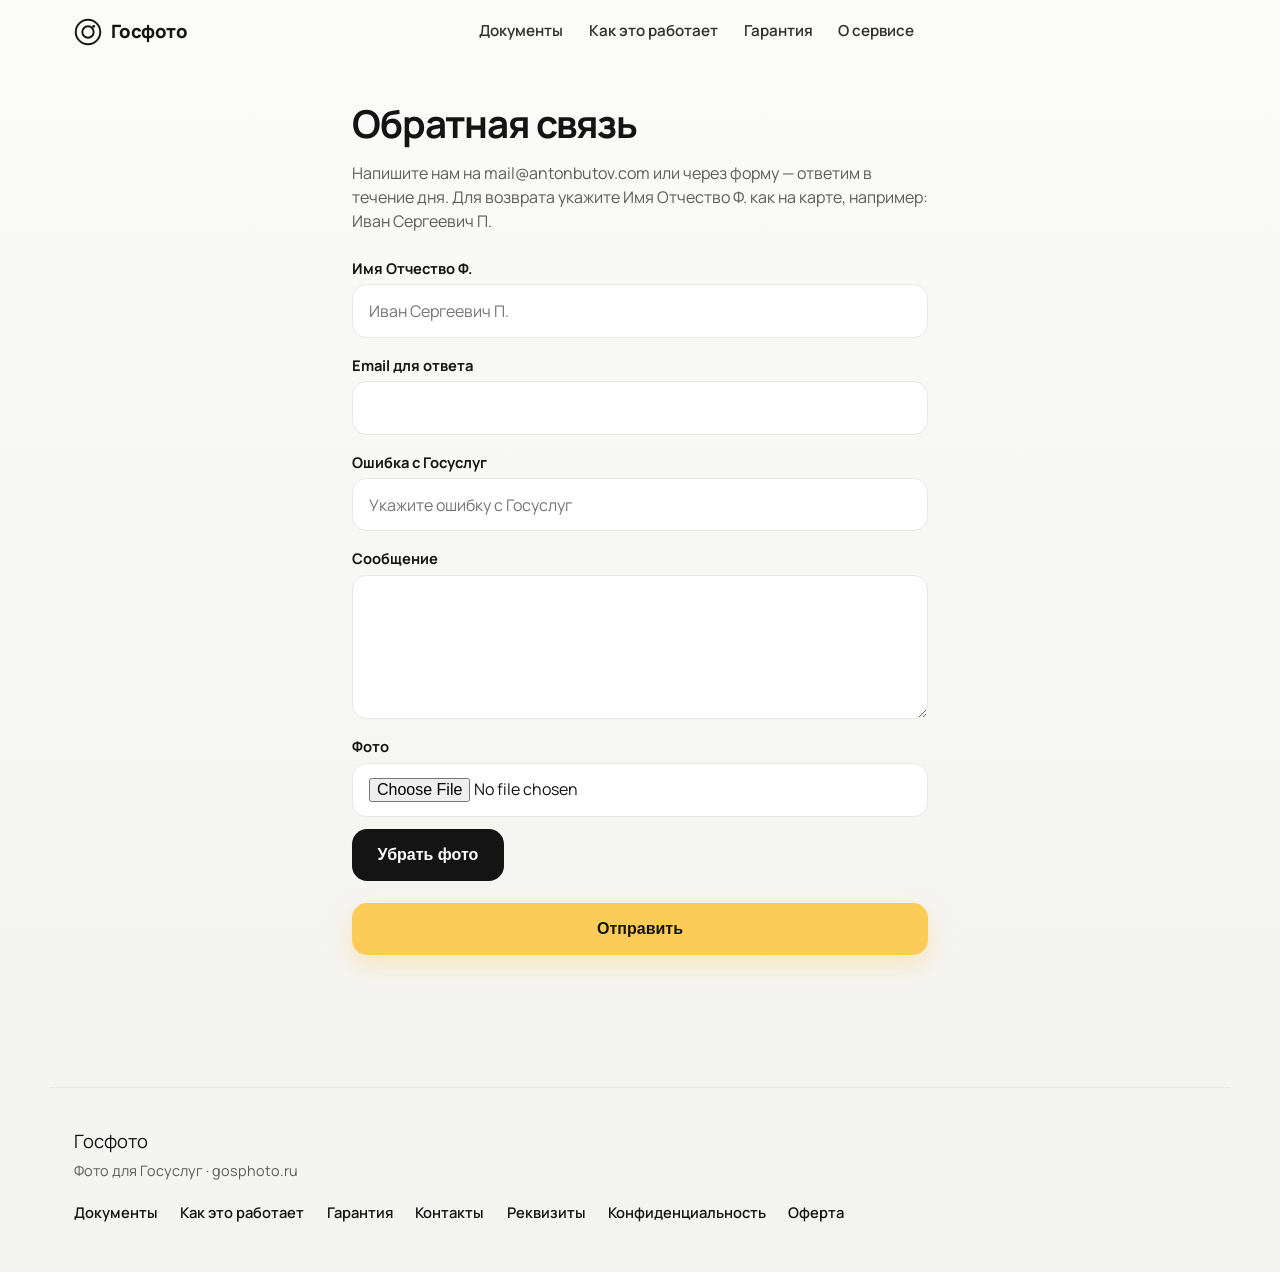
==== commit 4e715a33: "fix(seo): drop trustedphoto copy and footer IP line Refusal page focuses on portal reject reasons; l" ====
--- a/contacts.html
+++ b/contacts.html
@@ -179,7 +179,6 @@
         <a href="/privacy">Конфиденциальность</a>
         <a href="/offer">Оферта</a>
       </div>
-      <p class="footer-copy">© Госфото · ИП Бутов А.&nbsp;С.</p>
     </footer>
 
     <script>
--- a/css/styles.css
+++ b/css/styles.css
@@ -230,6 +230,10 @@
   background: var(--yellow-deep);
 }
 
+.hero-cta {
+  margin: 1.5rem 0 0;
+}
+
 .hero-visual {
   position: relative;
   min-height: 34rem;
@@ -424,6 +428,37 @@
   color: var(--muted);
   font-size: 0.88rem;
   font-weight: 500;
+}
+
+.reviews-grid {
+  display: grid;
+  grid-template-columns: repeat(3, 1fr);
+  gap: 1rem;
+}
+
+.review-card {
+  margin: 0;
+  background: var(--surface);
+  border: 1px solid var(--line);
+  border-radius: var(--radius-lg);
+  padding: 1.35rem 1.3rem 1.4rem;
+  display: grid;
+  gap: 1rem;
+  align-content: space-between;
+}
+
+.review-card blockquote {
+  margin: 0;
+  font-size: 1.05rem;
+  font-weight: 500;
+  letter-spacing: -0.015em;
+  line-height: 1.45;
+}
+
+.review-card figcaption {
+  color: var(--muted);
+  font-size: 0.9rem;
+  font-weight: 600;
 }
 
 .guarantee {
@@ -1414,6 +1449,32 @@
   width: 100%;
 }
 
+.result-review {
+  display: grid;
+  gap: 0.55rem;
+  margin-top: 0.35rem;
+  padding: 0 1rem 0.35rem;
+  max-width: 36rem;
+  margin-inline: auto;
+  width: 100%;
+}
+
+.result-review[hidden] {
+  display: none !important;
+}
+
+.result-review p {
+  margin: 0;
+  color: var(--muted);
+  font-size: 0.95rem;
+  font-weight: 500;
+  text-align: center;
+}
+
+.result-review .btn {
+  width: 100%;
+}
+
 .result-specs {
   display: grid;
   gap: 0.65rem;
@@ -1645,6 +1706,20 @@
 
 .about {
   max-width: 40rem;
+}
+
+.seo-text h2 {
+  margin-top: 1.75rem;
+}
+
+.seo-text h2:first-child {
+  margin-top: 0;
+}
+
+.seo-text a {
+  font-weight: 600;
+  text-decoration: underline;
+  text-underline-offset: 0.15em;
 }
 
 .site-footer {
@@ -1714,7 +1789,8 @@
   }
 
   .steps,
-  .docs-grid {
+  .docs-grid,
+  .reviews-grid {
     grid-template-columns: 1fr;
   }
 
@@ -2088,3 +2164,147 @@
 .result-view-missing {
   text-align: center;
 }
+
+/* Phase 1 document landings */
+.landing-doc-main {
+  width: min(var(--max), 100%);
+  max-width: var(--max);
+  margin: 0 auto;
+  padding: 2rem 1.5rem 3rem;
+  box-sizing: border-box;
+}
+
+.landing-doc-hero {
+  max-width: 40rem;
+  margin: 0 0 2.5rem;
+}
+
+.landing-doc-eyebrow {
+  margin: 0 0 0.6rem;
+  font-size: 0.85rem;
+  font-weight: 700;
+  letter-spacing: 0.04em;
+  text-transform: uppercase;
+  color: var(--muted);
+}
+
+.landing-doc-hero h1 {
+  margin: 0 0 0.85rem;
+  font-size: clamp(1.9rem, 4vw, 2.75rem);
+  letter-spacing: -0.035em;
+  line-height: 1.1;
+}
+
+.landing-doc-lead {
+  margin: 0 0 1.4rem;
+  font-size: 1.05rem;
+  line-height: 1.55;
+  color: var(--muted);
+  max-width: 36rem;
+}
+
+.landing-doc-section {
+  max-width: 40rem;
+  margin: 0 0 2.25rem;
+}
+
+.landing-doc-section h2 {
+  margin: 0 0 0.75rem;
+  font-size: clamp(1.25rem, 2.5vw, 1.55rem);
+  letter-spacing: -0.02em;
+}
+
+.landing-doc-section p {
+  margin: 0.65rem 0;
+  line-height: 1.6;
+  color: rgba(26, 26, 26, 0.88);
+}
+
+.landing-doc-section a {
+  font-weight: 600;
+}
+
+.landing-doc-list {
+  margin: 0.75rem 0;
+  padding-left: 1.2rem;
+  line-height: 1.6;
+}
+
+.landing-doc-list li {
+  margin: 0.45rem 0;
+}
+
+.landing-doc-steps {
+  margin: 0.75rem 0;
+  padding-left: 1.35rem;
+  line-height: 1.6;
+}
+
+.landing-doc-steps li {
+  margin: 0.5rem 0;
+}
+
+.landing-doc-table-wrap {
+  overflow-x: auto;
+  margin: 1rem 0;
+  border: 1px solid var(--line);
+  border-radius: var(--radius-xl);
+  background: var(--surface);
+}
+
+.landing-doc-table {
+  width: 100%;
+  border-collapse: collapse;
+  font-size: 0.92rem;
+}
+
+.landing-doc-table th,
+.landing-doc-table td {
+  padding: 0.75rem 0.9rem;
+  text-align: left;
+  vertical-align: top;
+  border-bottom: 1px solid var(--line);
+}
+
+.landing-doc-table thead th {
+  font-size: 0.82rem;
+  font-weight: 700;
+  background: rgba(253, 203, 88, 0.28);
+}
+
+.landing-doc-table tbody th {
+  font-weight: 700;
+  white-space: nowrap;
+  width: 7.5rem;
+}
+
+.landing-doc-table tr:last-child th,
+.landing-doc-table tr:last-child td {
+  border-bottom: none;
+}
+
+.landing-doc-faq {
+  margin: 0.5rem 0 0;
+}
+
+.landing-doc-faq dt {
+  margin: 1rem 0 0.35rem;
+  font-weight: 700;
+}
+
+.landing-doc-faq dd {
+  margin: 0;
+  line-height: 1.55;
+  color: rgba(26, 26, 26, 0.88);
+}
+
+.landing-doc-page .section {
+  max-width: 46rem;
+}
+
+@media (max-width: 720px) {
+  .landing-doc-page .guarantee {
+    flex-direction: column;
+    align-items: flex-start;
+  }
+}
